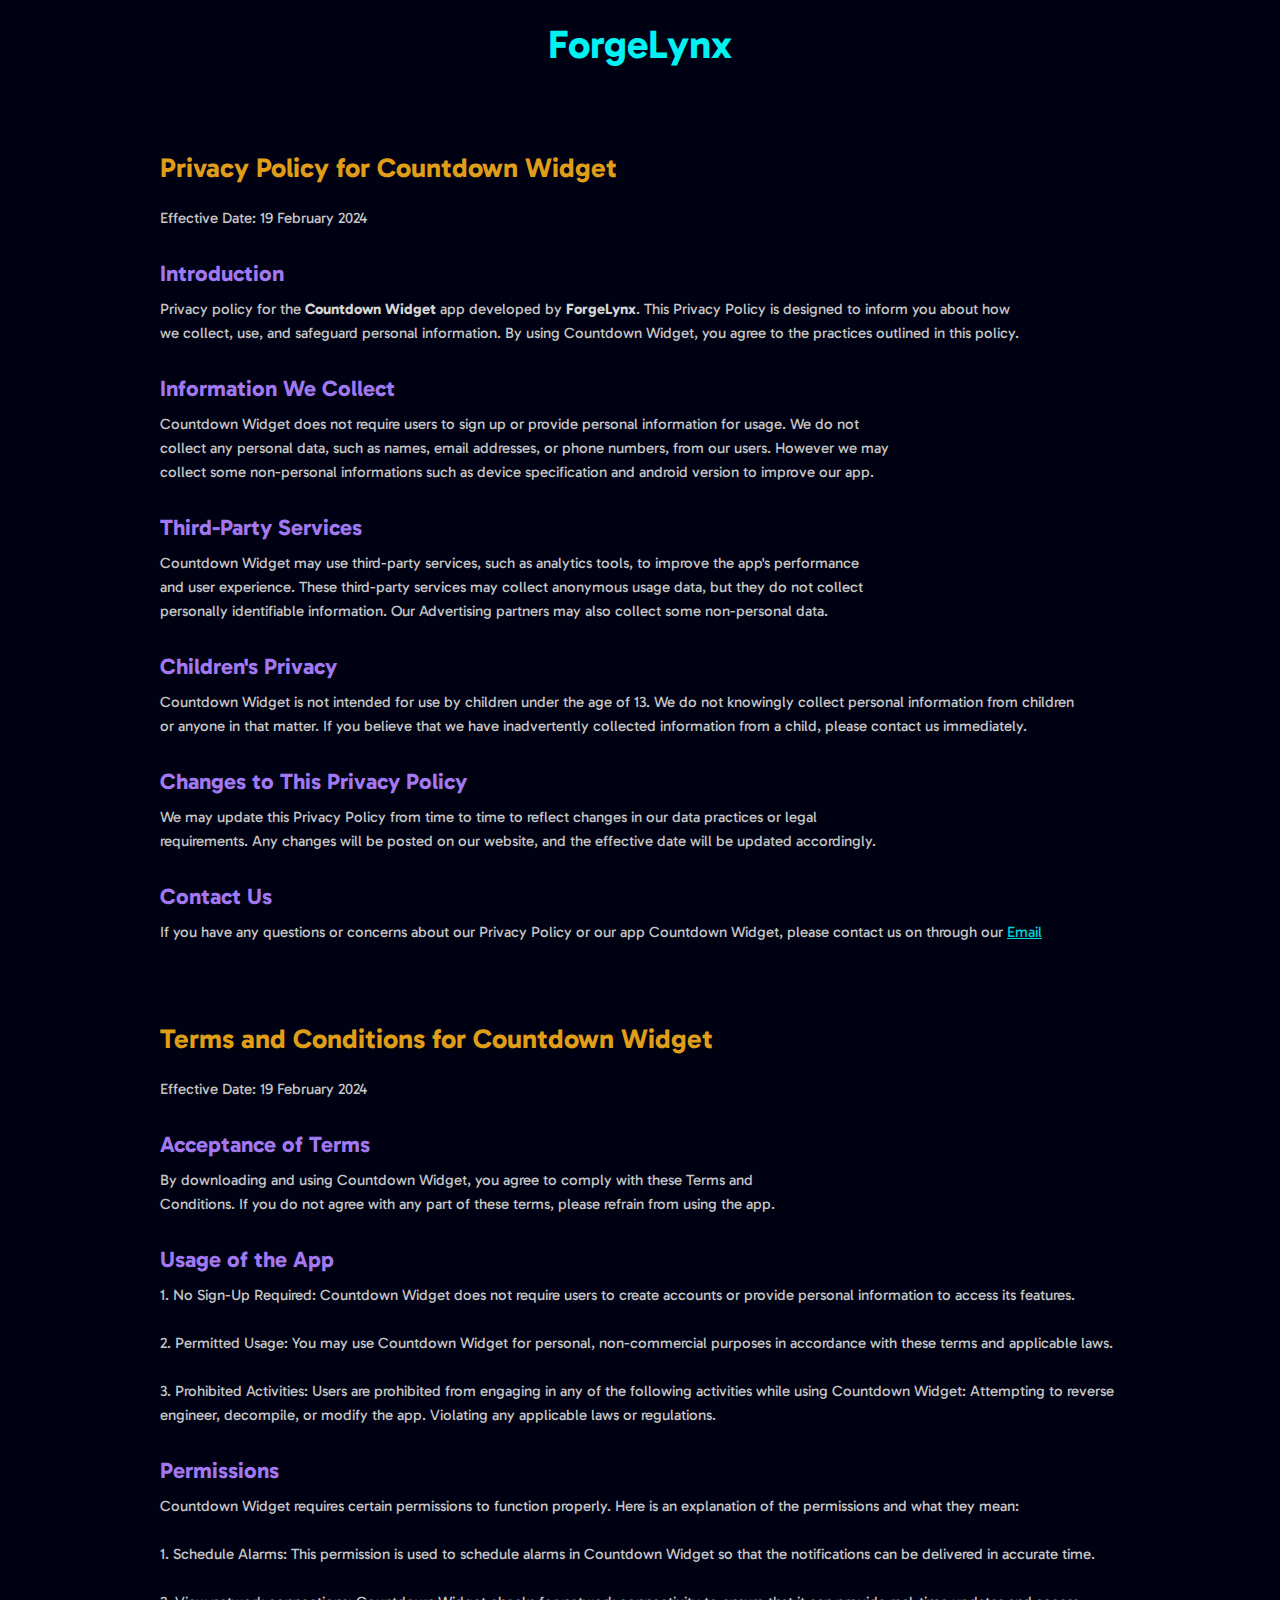
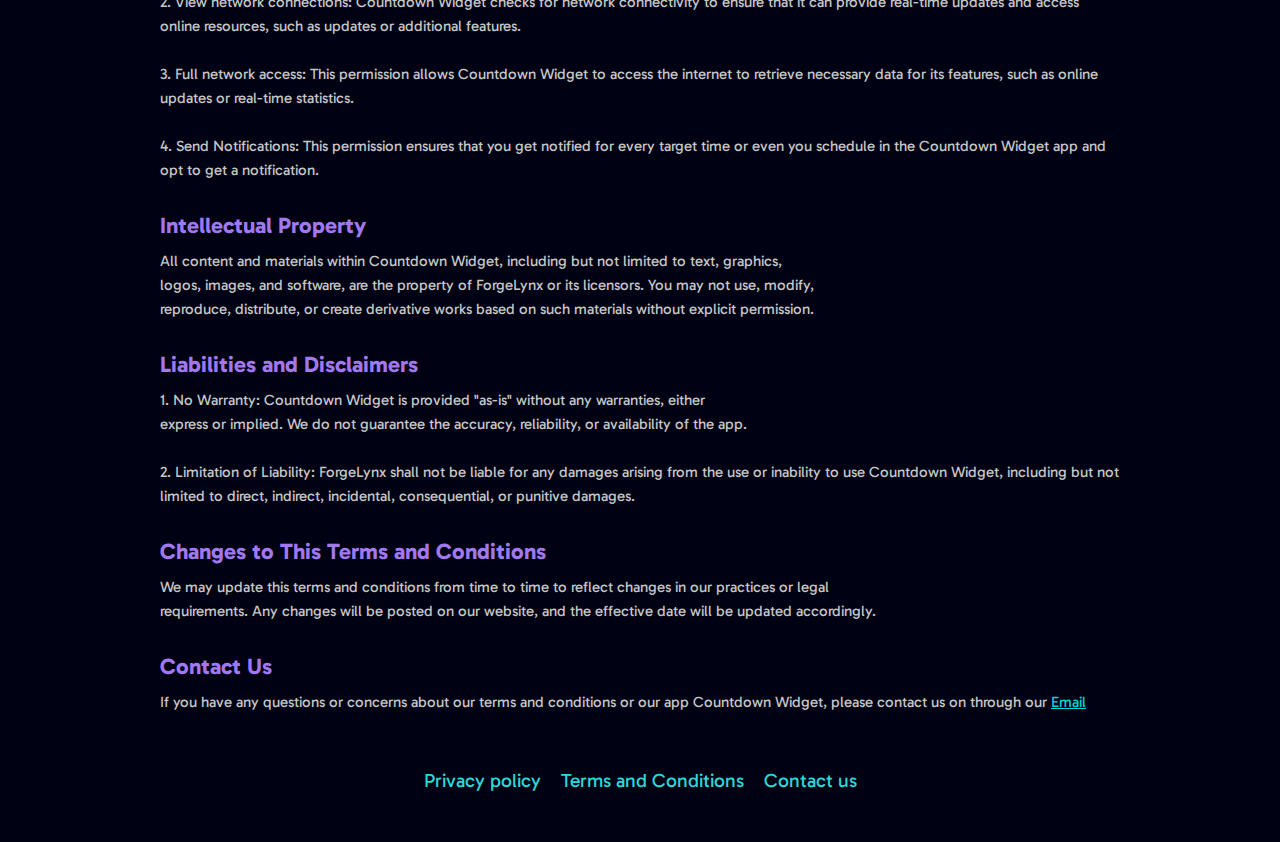
==== applist/countdownwid/pp.html @ c6f3c59f "Add files via upload" ====
<!DOCTYPE html>
<html lang="en">
  <head>
    <meta charset="UTF-8" />
    <meta name="viewport" content="width=device-width, initial-scale=1.0" />
    <link rel="stylesheet" href="ppstyle.css" />

    <title>Countdown Widget</title>
    <style>
      h3 {
        color: #aa7ffb;
      }
      h2 {
        color: #eca619;
      }
    </style>
  </head>
  <body>
    <header>
      <nav>
        <div class="logo"><span>ForgeLynx</span></div>
      </nav>
    </header>

    <section id="privacy">
      <div class="container">
        <h2>Privacy Policy for Countdown Widget</h2>
        <p>Effective Date: 19 February 2024</p>
        <h3>Introduction</h3>
        <p>
          Privacy policy for the <span class="bold">Countdown Widget</span> app
          developed by <span class="bold">ForgeLynx</span>. This Privacy Policy
          is designed to inform you about how we collect, use, and safeguard
          personal information. By using Countdown Widget, you agree to the
          practices outlined in this policy.
        </p>
        <h3>Information We Collect</h3>
        <p>
          Countdown Widget does not require users to sign up or provide personal
          information for usage. We do not collect any personal data, such as
          names, email addresses, or phone numbers, from our users. However we
          may collect some non-personal informations such as device
          specification and android version to improve our app.
        </p>
        <h3>Third-Party Services</h3>
        <p>
          Countdown Widget may use third-party services, such as analytics
          tools, to improve the app's performance and user experience. These
          third-party services may collect anonymous usage data, but they do not
          collect personally identifiable information. Our Advertising partners
          may also collect some non-personal data.
        </p>
        <h3>Children's Privacy</h3>
        <p>
          Countdown Widget is not intended for use by children under the age of
          13. We do not knowingly collect personal information from children or
          anyone in that matter. If you believe that we have inadvertently
          collected information from a child, please contact us immediately.
        </p>
        <h3>Changes to This Privacy Policy</h3>
        <p>
          We may update this Privacy Policy from time to time to reflect changes
          in our data practices or legal requirements. Any changes will be
          posted on our website, and the effective date will be updated
          accordingly.
        </p>
        <h3>Contact Us</h3>
        <p>
          If you have any questions or concerns about our Privacy Policy or our
          app Countdown Widget, please contact us on through our
          <a class="innera" href="mailto:forgelynxx@gmail.com">Email</a>
        </p>
      </div>
    </section>

    <section id="terms">
      <div class="container">
        <h2>Terms and Conditions for Countdown Widget</h2>
        <p>Effective Date: 19 February 2024</p>
        <h3>Acceptance of Terms</h3>
        <p>
          By downloading and using Countdown Widget, you agree to comply with
          these Terms and Conditions. If you do not agree with any part of these
          terms, please refrain from using the app.
        </p>
        <h3>Usage of the App</h3>
        <p>
          1. No Sign-Up Required: Countdown Widget does not require users to
          create accounts or provide personal information to access its
          features.
          <br />
          <br />
          2. Permitted Usage: You may use Countdown Widget for personal,
          non-commercial purposes in accordance with these terms and applicable
          laws. <br />
          <br />
          3. Prohibited Activities: Users are prohibited from engaging in any of
          the following activities while using Countdown Widget: Attempting to
          reverse engineer, decompile, or modify the app. Violating any
          applicable laws or regulations.
        </p>
        <h3>Permissions</h3>
        <p>
          Countdown Widget requires certain permissions to function properly.
          Here is an explanation of the permissions and what they mean:
          <br /><br />

          1. Schedule Alarms: This permission is used to schedule alarms
          in Countdown Widget so that the notifications can be delivered in accurate time.
          <br /><br />

          2. View network connections: Countdown Widget checks for network
          connectivity to ensure that it can provide real-time updates and
          access online resources, such as updates or additional features.
          <br /><br />

          3. Full network access: This permission allows Countdown Widget to
          access the internet to retrieve necessary data for its features, such
          as online updates or real-time statistics. <br /><br />

          4. Send Notifications: This permission ensures that you get notified 
          for every target time or even you schedule in the Countdown Widget app
          and opt to get a notification.
        </p>
        <h3>Intellectual Property</h3>
        <p>
          All content and materials within Countdown Widget, including but not
          limited to text, graphics, logos, images, and software, are the
          property of ForgeLynx or its licensors. You may not use, modify,
          reproduce, distribute, or create derivative works based on such
          materials without explicit permission.
        </p>
        <h3>Liabilities and Disclaimers</h3>
        <p>
          1. No Warranty: Countdown Widget is provided "as-is" without any
          warranties, either express or implied. We do not guarantee the
          accuracy, reliability, or availability of the app. <br /><br />
          2. Limitation of Liability: ForgeLynx shall not be liable for any
          damages arising from the use or inability to use Countdown Widget,
          including but not limited to direct, indirect, incidental,
          consequential, or punitive damages.
        </p>
        <h3>Changes to This Terms and Conditions</h3>
        <p>
          We may update this terms and conditions from time to time to reflect
          changes in our practices or legal requirements. Any changes will be
          posted on our website, and the effective date will be updated
          accordingly.
        </p>
        <h3>Contact Us</h3>
        <p>
          If you have any questions or concerns about our terms and conditions
          or our app Countdown Widget, please contact us on through our
          <a class="innera" href="mailto:forgelynxx@gmail.com">Email</a>
        </p>
      </div>
    </section>

    <footer>
      <div class="footer-links">
        <a href="#privacy">Privacy policy</a>
        <a href="#terms">Terms and Conditions</a>
        <a href="mailto:forgelynxx@gmail.com">Contact us</a>
      </div>
    </footer>
  </body>
</html>
---- applist/countdownwid/ppstyle.css ----
/* CSS RESET =========== */
@import url("https://fonts.googleapis.com/css2?family=Gabarito&display=swap");

* {
  box-sizing: border-box;
  font-family: "Gabarito", sans-serif; /* let's use sth better */
}
html {
  scroll-behavior: smooth;
  font-size: 16px;
}
img,
picture,
video,
canvas,
svg {
  display: block;
  max-width: 100%;
}
input,
button,
textarea,
select,
optgroup {
  font: inherit;
}
p,
h1,
h2,
h3,
h4,
h5,
h6 {
  /* overflow-wrap: break-word; */
  text-wrap: balance; /* new props */
}
p {
  line-height: 1.6;
  color: rgb(198, 198, 198);
  font-size: 15px;
}
.bold {
  font-weight: bold;
  color: rgb(213, 213, 213);
}
button,
select {
  text-transform: none;
}
::selection {
  color: black;
  background-color: rgb(173, 249, 231);
}

body {
  background-color: #000213;
  color: rgba(255, 255, 255, 0.9);
  /* font-family: Ariel, sans-serif; */
  margin: 0;
  padding: 0;
}

header {
  background-color: rgba(0, 0, 0, 0.05);
  padding: 20px 0;
  top: 0;
  left: 0;
  right: 0;
  z-index: 1000;
  text-align: center;
}

nav {
  display: flex;
  flex-direction: column;
  justify-content: center;
  align-items: center;
  width: 100%;
  max-width: 1200px;
  margin: 0 auto;
  padding: 0 20px;

  transition-duration: 0.2s;
}

.logo {
  font-size: 40px;
  font-weight: bold;
  opacity: 0.95;
  margin-bottom: 20px;
}

.logo span {
  color: cyan;
}

.menu a {
  color: rgb(48, 228, 228);
  font-size: 1.2rem;
  text-decoration: none;
  margin: 0 15px;
  opacity: 0.95;
  transition: opacity 0.3s ease;
}
.menu a:hover {
  text-decoration: underline;
}

.menu a:hover {
  opacity: 1;
}

.bar {
  width: 25px;
  height: 3px;
  background-color: rgba(255, 255, 255, 0.95);
  margin: 3px 0;
}

.container {
  max-width: 1000px;
  margin: 0 auto;
  padding: 20px;
}

h2,
h3 {
  opacity: 0.95;
}
h2 {
  color: rgb(0, 208, 208);
  font-size: 1.7rem;
}
h3 {
    color: black;
  font-size: 1.4rem;
  margin: 30px 0 -5px 0;
  
}
.innera {
  color: rgb(0, 213, 213);
}

footer {
  background-color: rgba(0, 0, 0, 0.05);
  text-align: center;
  padding: 20px 0 50px 0;
}

.footer-links {
  display: flex;
  justify-content: center;
  gap: 20px;
}

.footer-links a {
  color: rgb(48, 228, 228);
  text-decoration: none;
  opacity: 0.95;
  font-size: 1.2rem;
}
.footer-links a:hover {
  text-decoration: underline;
}

@media screen and (max-width: 1098.98px) {
  /* here */
  /* CSS: menu-icon */

  .menu {
    width: 100%;
  }
  .menu-icon {
    margin: auto;
    width: 35px;
    aspect-ratio: 1;
    position: relative;
    transition-duration: 0.2s;

    display: flex;
    flex-flow: column;
    justify-content: space-evenly;
    align-items: center;
  }

  .menu-icon span {
    display: block;
    width: 80%;
    height: 3px;
    background-color: cyan;
    border-radius: 1rem;
  }

  .menu-icon + .menu-items {
    height: 0;
    opacity: 0;
  }

  .menu-icon.clicked + .menu-items {
    opacity: 1;
    width: 70%;
    margin: auto;
    max-width: 300px;
    height: 250px;
    transition-duration: 0.2s;

    display: flex;
    flex-flow: column;
    justify-content: space-evenly;
  }
}

@media (max-width: 1000px) {
  .footer-links {
    flex-direction: column;
  }
}

@media (max-width: 600px) {
  footer {
    padding: 20px 0 30px 0;
  }
}
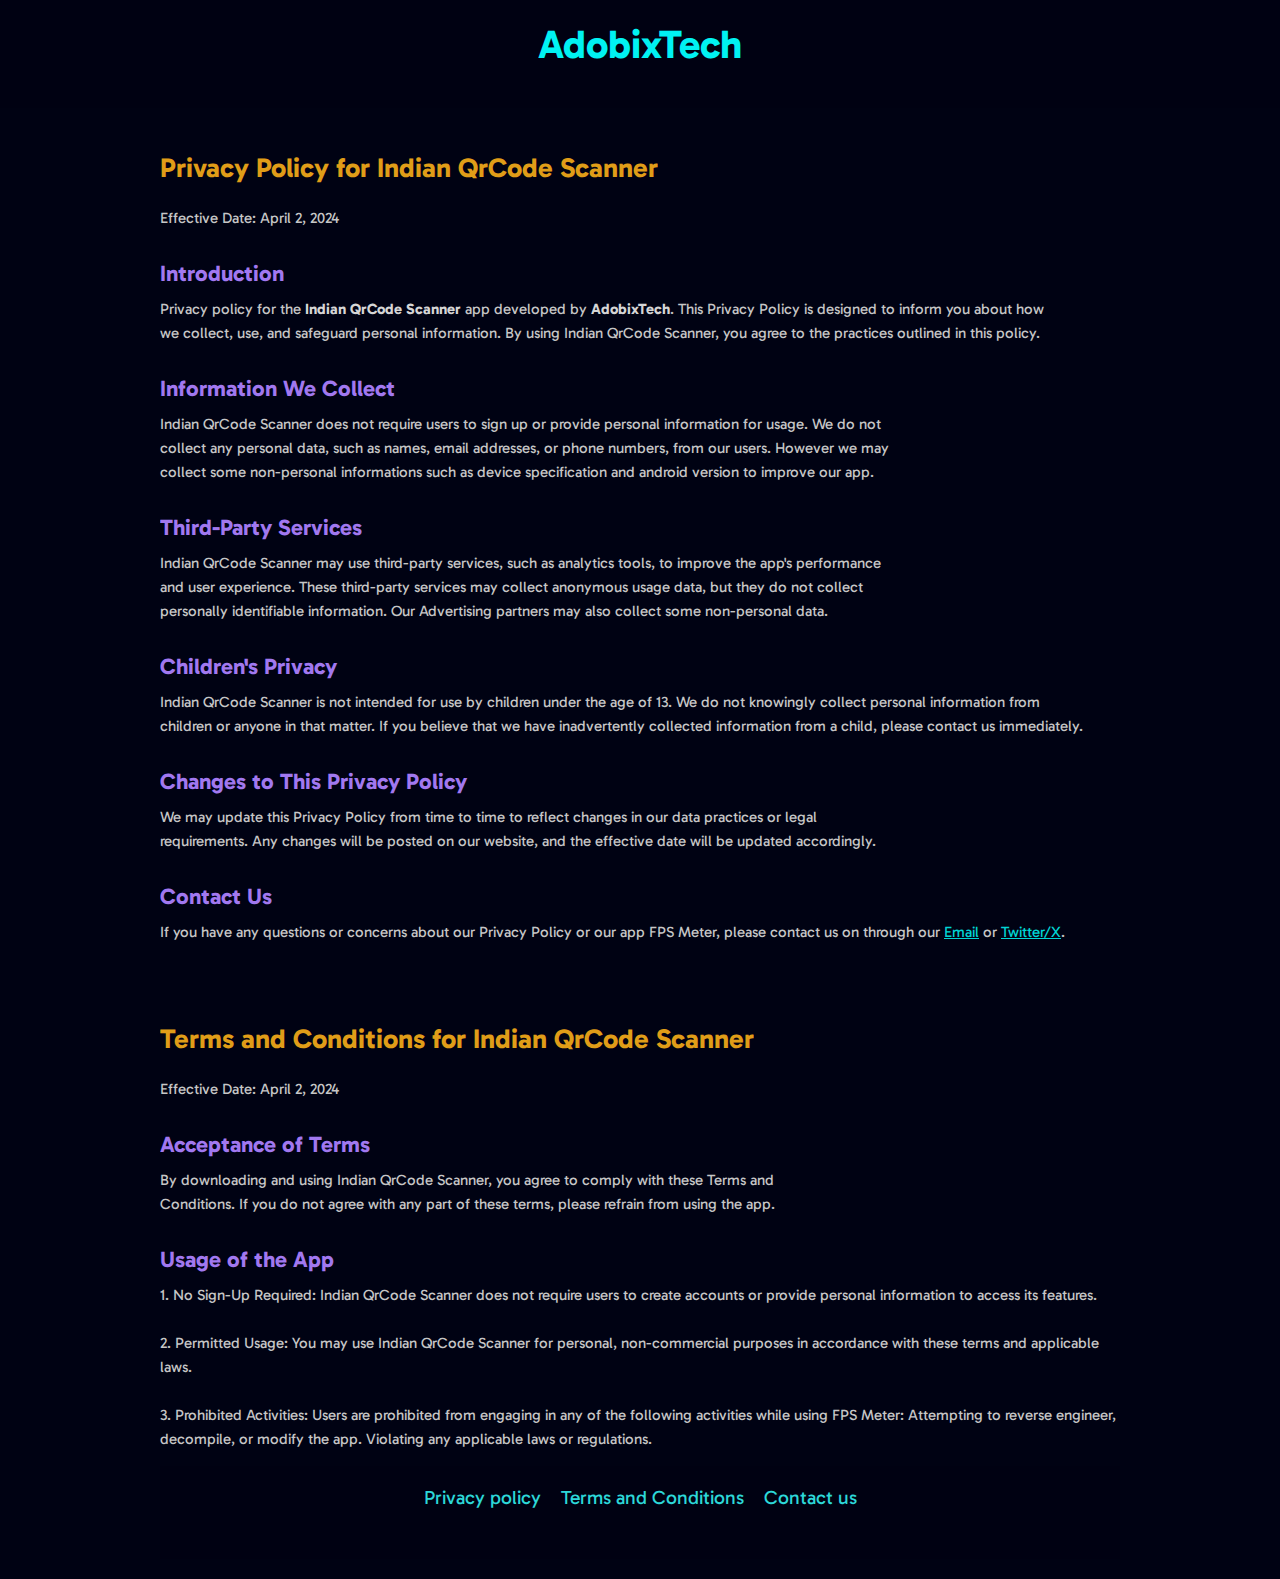
==== commit 2530c31b: "Add files via upload" ====
--- a/applist/countdownwid/pp.html
+++ b/applist/countdownwid/pp.html
@@ -5,7 +5,7 @@
     <meta name="viewport" content="width=device-width, initial-scale=1.0" />
     <link rel="stylesheet" href="ppstyle.css" />
 
-    <title>Countdown Widget</title>
+    <title>Indian QrCode Scanner</title>
     <style>
       h3 {
         color: #aa7ffb;
@@ -18,25 +18,24 @@
   <body>
     <header>
       <nav>
-        <div class="logo"><span>ForgeLynx</span></div>
+        <div class="logo"><span>AdobixTech</span></div>
       </nav>
     </header>
-
-    <section id="privacy">
+  <section id="privacy">
       <div class="container">
-        <h2>Privacy Policy for Countdown Widget</h2>
-        <p>Effective Date: 19 February 2024</p>
+        <h2>Privacy Policy for Indian QrCode Scanner</h2>
+        <p>Effective Date: April 2, 2024</p>
         <h3>Introduction</h3>
         <p>
-          Privacy policy for the <span class="bold">Countdown Widget</span> app
-          developed by <span class="bold">ForgeLynx</span>. This Privacy Policy
-          is designed to inform you about how we collect, use, and safeguard
-          personal information. By using Countdown Widget, you agree to the
-          practices outlined in this policy.
+          Privacy policy for the <span class="bold">Indian QrCode Scanner</span> app
+          developed by <span class="bold">AdobixTech</span>. This
+          Privacy Policy is designed to inform you about how we collect, use,
+          and safeguard personal information. By using Indian QrCode Scanner, you agree to
+          the practices outlined in this policy.
         </p>
         <h3>Information We Collect</h3>
         <p>
-          Countdown Widget does not require users to sign up or provide personal
+          Indian QrCode Scanner does not require users to sign up or provide personal
           information for usage. We do not collect any personal data, such as
           names, email addresses, or phone numbers, from our users. However we
           may collect some non-personal informations such as device
@@ -44,18 +43,18 @@
         </p>
         <h3>Third-Party Services</h3>
         <p>
-          Countdown Widget may use third-party services, such as analytics
-          tools, to improve the app's performance and user experience. These
-          third-party services may collect anonymous usage data, but they do not
-          collect personally identifiable information. Our Advertising partners
-          may also collect some non-personal data.
+          Indian QrCode Scanner may use third-party services, such as analytics tools, to
+          improve the app's performance and user experience. These third-party
+          services may collect anonymous usage data, but they do not collect
+          personally identifiable information. Our Advertising partners may also
+          collect some non-personal data.
         </p>
         <h3>Children's Privacy</h3>
         <p>
-          Countdown Widget is not intended for use by children under the age of
-          13. We do not knowingly collect personal information from children or
-          anyone in that matter. If you believe that we have inadvertently
-          collected information from a child, please contact us immediately.
+          Indian QrCode Scanner is not intended for use by children under the age of 13. We
+          do not knowingly collect personal information from children or anyone
+          in that matter. If you believe that we have inadvertently collected
+          information from a child, please contact us immediately.
         </p>
         <h3>Changes to This Privacy Policy</h3>
         <p>
@@ -67,100 +66,48 @@
         <h3>Contact Us</h3>
         <p>
           If you have any questions or concerns about our Privacy Policy or our
-          app Countdown Widget, please contact us on through our
-          <a class="innera" href="mailto:forgelynxx@gmail.com">Email</a>
+          app FPS Meter, please contact us on through our
+          <a class="innera" href="mailto:iansarsah@gmail.com">Email</a>
+          or
+          <a
+            class="innera"
+            href="https://twitter.com/ansaralisahh"
+            target="_blank"
+            >Twitter/X</a
+          >.
         </p>
       </div>
     </section>
 
     <section id="terms">
       <div class="container">
-        <h2>Terms and Conditions for Countdown Widget</h2>
-        <p>Effective Date: 19 February 2024</p>
+        <h2>Terms and Conditions for Indian QrCode Scanner</h2>
+        <p>Effective Date: April 2, 2024</p>
         <h3>Acceptance of Terms</h3>
         <p>
-          By downloading and using Countdown Widget, you agree to comply with
-          these Terms and Conditions. If you do not agree with any part of these
+          By downloading and using Indian QrCode Scanner, you agree to comply with these
+          Terms and Conditions. If you do not agree with any part of these
           terms, please refrain from using the app.
         </p>
         <h3>Usage of the App</h3>
         <p>
-          1. No Sign-Up Required: Countdown Widget does not require users to
-          create accounts or provide personal information to access its
-          features.
+          1. No Sign-Up Required: Indian QrCode Scanner does not require users to create
+          accounts or provide personal information to access its features.
           <br />
           <br />
-          2. Permitted Usage: You may use Countdown Widget for personal,
-          non-commercial purposes in accordance with these terms and applicable
-          laws. <br />
+          2. Permitted Usage: You may use Indian QrCode Scanner for personal, non-commercial
+          purposes in accordance with these terms and applicable laws. <br />
           <br />
           3. Prohibited Activities: Users are prohibited from engaging in any of
-          the following activities while using Countdown Widget: Attempting to
-          reverse engineer, decompile, or modify the app. Violating any
-          applicable laws or regulations.
+          the following activities while using FPS Meter: Attempting to reverse
+          engineer, decompile, or modify the app. Violating any applicable laws
+          or regulations.
         </p>
-        <h3>Permissions</h3>
-        <p>
-          Countdown Widget requires certain permissions to function properly.
-          Here is an explanation of the permissions and what they mean:
-          <br /><br />
-
-          1. Schedule Alarms: This permission is used to schedule alarms
-          in Countdown Widget so that the notifications can be delivered in accurate time.
-          <br /><br />
-
-          2. View network connections: Countdown Widget checks for network
-          connectivity to ensure that it can provide real-time updates and
-          access online resources, such as updates or additional features.
-          <br /><br />
-
-          3. Full network access: This permission allows Countdown Widget to
-          access the internet to retrieve necessary data for its features, such
-          as online updates or real-time statistics. <br /><br />
-
-          4. Send Notifications: This permission ensures that you get notified 
-          for every target time or even you schedule in the Countdown Widget app
-          and opt to get a notification.
-        </p>
-        <h3>Intellectual Property</h3>
-        <p>
-          All content and materials within Countdown Widget, including but not
-          limited to text, graphics, logos, images, and software, are the
-          property of ForgeLynx or its licensors. You may not use, modify,
-          reproduce, distribute, or create derivative works based on such
-          materials without explicit permission.
-        </p>
-        <h3>Liabilities and Disclaimers</h3>
-        <p>
-          1. No Warranty: Countdown Widget is provided "as-is" without any
-          warranties, either express or implied. We do not guarantee the
-          accuracy, reliability, or availability of the app. <br /><br />
-          2. Limitation of Liability: ForgeLynx shall not be liable for any
-          damages arising from the use or inability to use Countdown Widget,
-          including but not limited to direct, indirect, incidental,
-          consequential, or punitive damages.
-        </p>
-        <h3>Changes to This Terms and Conditions</h3>
-        <p>
-          We may update this terms and conditions from time to time to reflect
-          changes in our practices or legal requirements. Any changes will be
-          posted on our website, and the effective date will be updated
-          accordingly.
-        </p>
-        <h3>Contact Us</h3>
-        <p>
-          If you have any questions or concerns about our terms and conditions
-          or our app Countdown Widget, please contact us on through our
-          <a class="innera" href="mailto:forgelynxx@gmail.com">Email</a>
-        </p>
-      </div>
-    </section>
-
     <footer>
       <div class="footer-links">
         <a href="#privacy">Privacy policy</a>
         <a href="#terms">Terms and Conditions</a>
-        <a href="mailto:forgelynxx@gmail.com">Contact us</a>
+        <a href="mailto:iansarsah@gmail.com">Contact us</a>
       </div>
     </footer>
   </body>
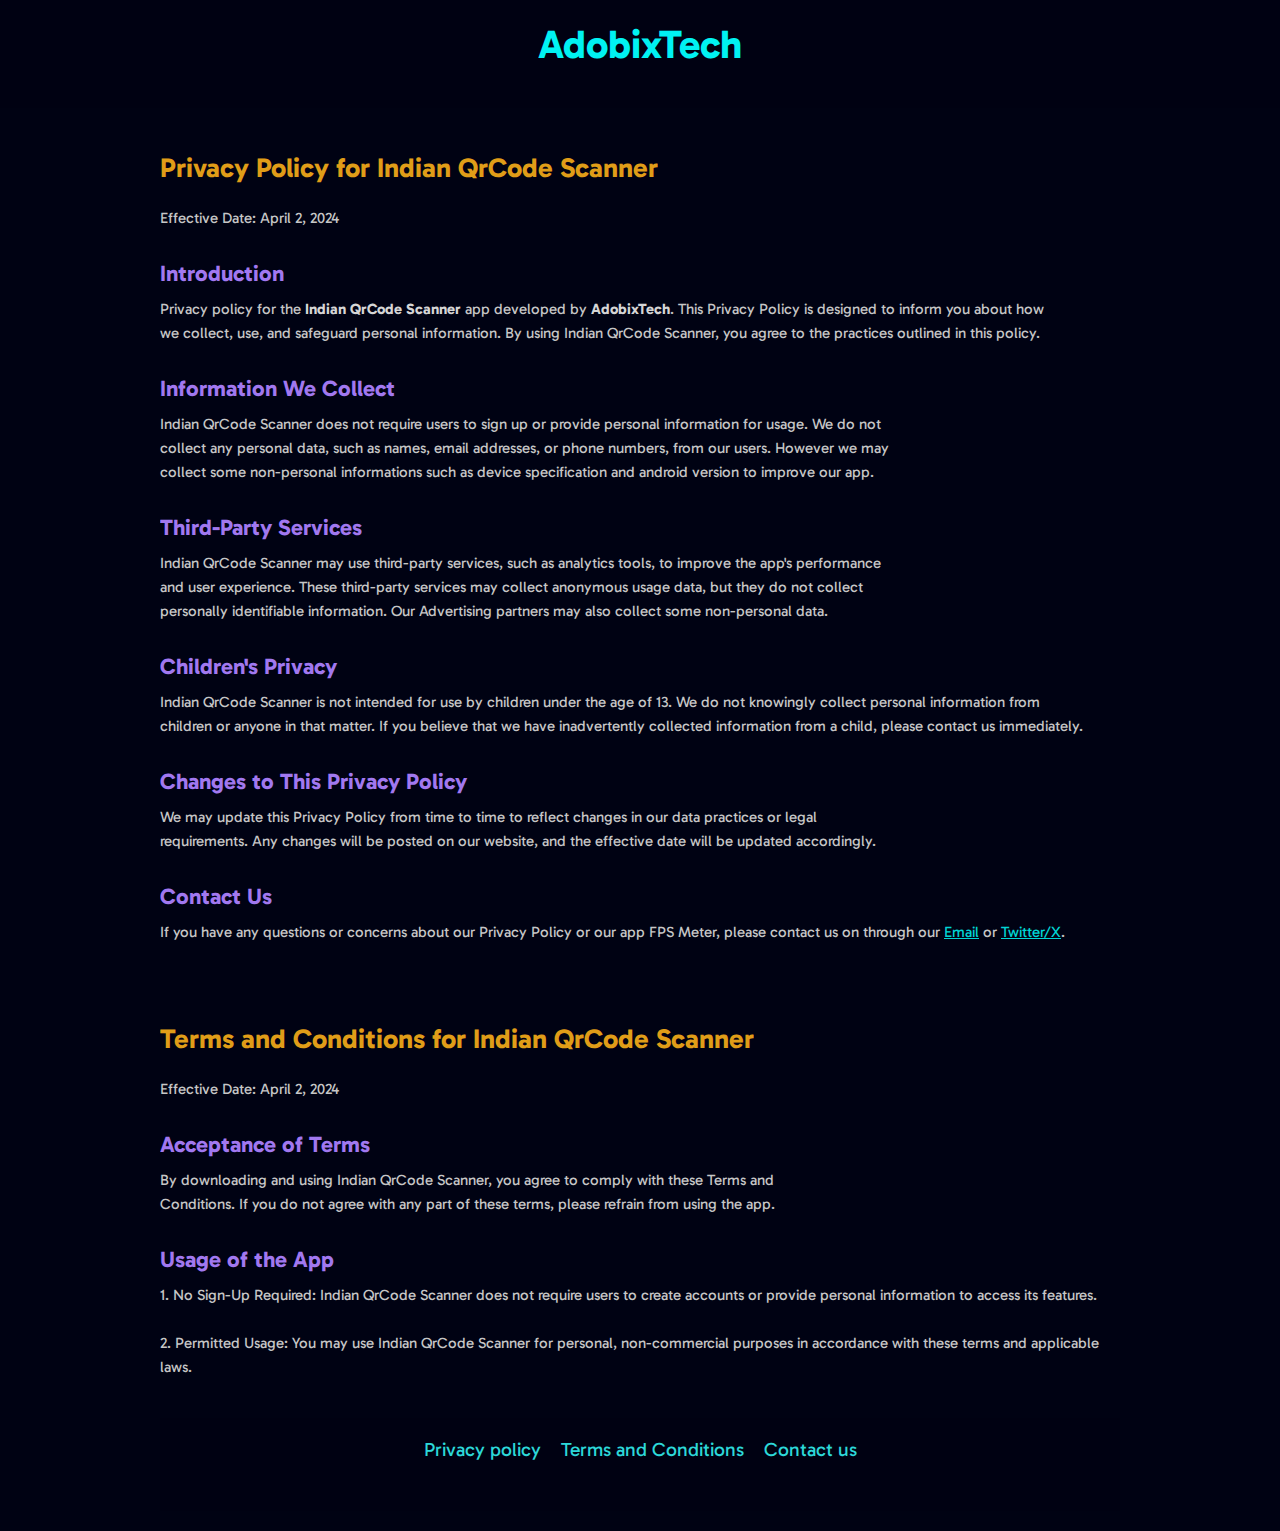
==== commit 94f9356b: "Update pp.html" ====
--- a/applist/countdownwid/pp.html
+++ b/applist/countdownwid/pp.html
@@ -98,10 +98,6 @@
           2. Permitted Usage: You may use Indian QrCode Scanner for personal, non-commercial
           purposes in accordance with these terms and applicable laws. <br />
           <br />
-          3. Prohibited Activities: Users are prohibited from engaging in any of
-          the following activities while using FPS Meter: Attempting to reverse
-          engineer, decompile, or modify the app. Violating any applicable laws
-          or regulations.
         </p>
     <footer>
       <div class="footer-links">
